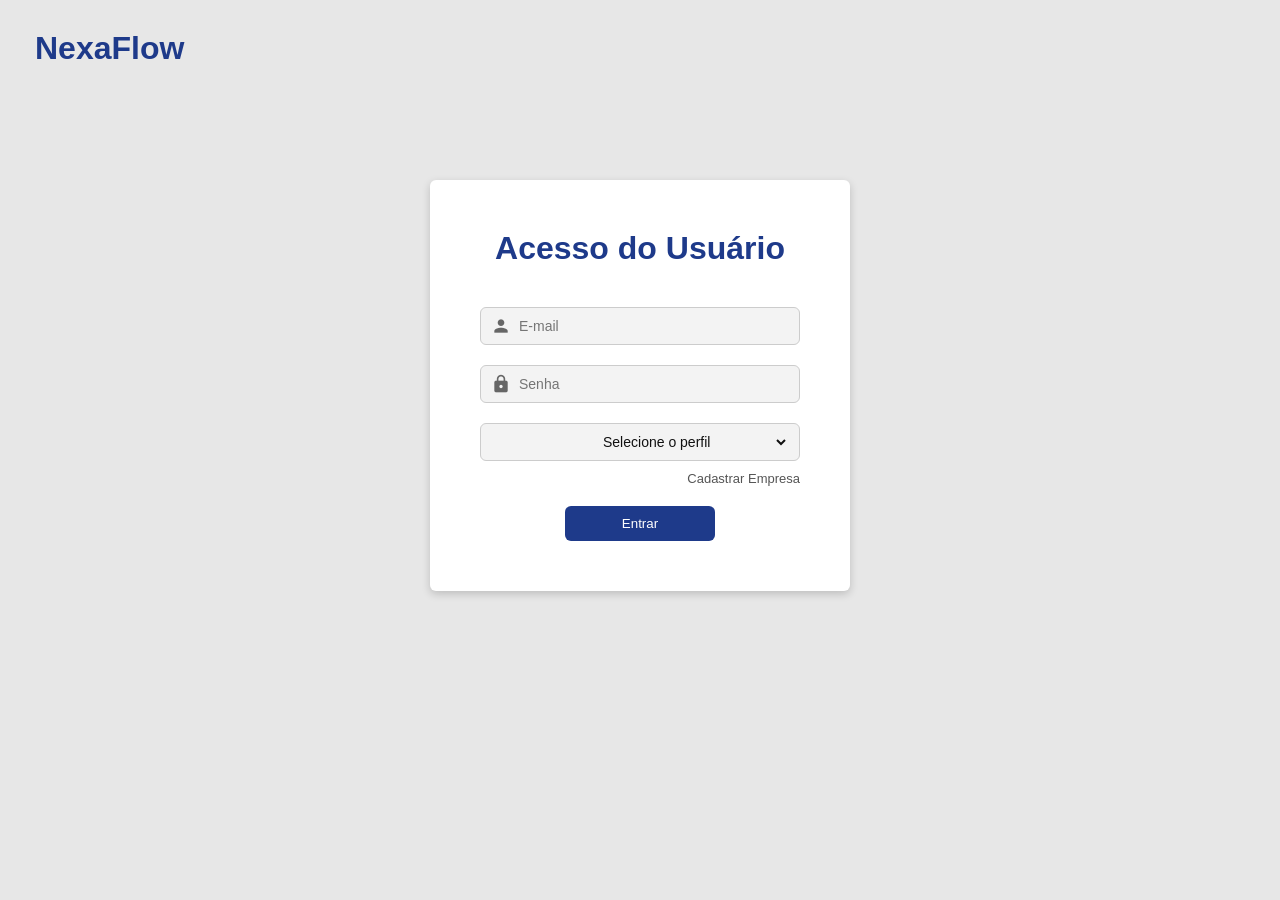
==== PIM/front/cadastro-produto.html @ 31d2e4f5 "Initial commit Co-authored-by: Copilot <223556219+Copilot@users.noreply.github.com>" ====
<!DOCTYPE html>
<html lang="pt-br">
<head>
    <meta charset="UTF-8">
    <meta name="viewport" content="width=device-width, initial-scale=1.0">
  <title>Cadastrar Produto</title>

  <link rel="stylesheet" href="global.css">
  <link href="https://fonts.googleapis.com/icon?family=Material+Icons" rel="stylesheet">
</head>
<body>

<div class="container">

  <div class="sidebar">
    <h2 id="nomeComercio">NexaFlow</h2>

 <ul>

  <li class="somente-admin-gerente" onclick="ir('dashboard.html')">
    <span class="material-icons">dashboard</span>
    Dashboard
  </li>

  <li class="ativo" onclick="ir('estoque.html')">
    <span class="material-icons">inventory_2</span>
    Estoque
  </li>

  <li onclick="ir('vendas.html')">
    <span class="material-icons">point_of_sale</span>
    Vendas
  </li>

  <li class="somente-admin-gerente" onclick="ir('relatorios.html')">
    <span class="material-icons">bar_chart</span>
    Relatórios
  </li>

  <li onclick="logout()">
    <span class="material-icons">logout</span>
    Sair
  </li>

</ul>
  </div>

  <div class="content">
    <h1>Cadastrar Produto</h1>

    <div class="produto-form">
      <input type="text" id="nome" placeholder="Nome do produto">
      <input type="text" id="categoria" placeholder="Categoria">
      <input type="text" id="codigo" placeholder="Código">
      <input type="number" id="valor" placeholder="Valor">
      <input type="number" id="quantidade" placeholder="Quantidade">

      <p id="erro"></p>

      <button onclick="salvarProduto()">Salvar Produto</button>
    </div>
  </div>

</div>

<script>
  function ir(pagina) {
    window.location.href = pagina;
  }

  function logout() {
    localStorage.removeItem("usuarioLogado");
    window.location.href = "login.html";
  }
</script>

<script src="js/global.js"></script>
<script src="js/cadastro-produto.js"></script>

</body>
</html>

<!-- pronto -->
---- PIM/front/global.css ----
* {
  margin: 0;
  padding: 0;
  box-sizing: border-box;
}


/**********************************CADASTRO EMPRESA*********************************************8*/
body {
  background: #e7e7e7;
  font-family: Arial, sans-serif;
  color: #111;
     overflow-x: hidden
}

.logo {
  position: absolute;
  top: 30px;
  left: 35px;
  color: #1e3a8a;
  font-size: 32px;
  font-weight: 800;
}

.cadastro-container {
  width: 900px;
  height: 470px;
  background: white;
  margin: 120px auto;
  display: flex;
  border-radius: 6px;
  overflow: hidden;
  box-shadow: 0 3px 8px rgba(0,0,0,0.18);
}

.cadastro-left {
  width: 38%;
  background: #1e3a8a;
  color: white;
  display: flex;
  flex-direction: column;
  justify-content: center;
  align-items: center;
  gap: 25px;
  text-align: center;
}

.cadastro-left h2 {
  font-size: 30px;
  line-height: 1.25;
}

.btn-outline {
  background: transparent;
  border: 1px solid white;
  color: white;
  border-radius: 25px;
  padding: 9px 32px;
  font-size: 16px;
  cursor: pointer;
}

.cadastro-right {
  flex: 1;
  padding: 50px;
  display: flex;
  flex-direction: column;
  justify-content: center;
}

.cadastro-right h1 {
  text-align: center;
  font-size: 30px;
  font-weight: 400;
  margin-bottom: 35px;
}

.campo {
  height: 38px;
  background: #f3f3f3;
  border: 1px solid #ccc;
  border-radius: 6px;
  margin-bottom: 20px;
  padding: 0 10px;
  display: flex;
  align-items: center;
}

.campo span {
  color: #666;
  font-size: 20px;
  margin-right: 8px;
}

.campo input {
  border: none;
  outline: none;
  background: transparent;
  width: 100%;
  font-size: 14px;
}

.btn-principal {
  width: 150px;
  margin: 20px auto 0;
  background: #1e3a8a;
  color: white;
  border: none;
  padding: 10px;
  border-radius: 6px;
  cursor: pointer;
}

#erro {
  color: #c62828;
  text-align: center;
  font-size: 13px;
}

#erroDashboard {
  color: #c62828;
  font-size: 13px;
  margin-bottom: 16px;
}


/**********************************LOGIN*********************************************8*/

.login-container {
  width: 420px;
  background: white;
  margin: 180px auto;
  padding: 50px;
  border-radius: 6px;
  box-shadow: 0 3px 8px rgba(0,0,0,0.18);
}

.login-container h1 {
  text-align: center;
  color: #1e3a8a;
  margin-bottom: 40px;
}

.esqueceu {
  text-align: right;
  font-size: 13px;
  margin-top: -10px;
  margin-bottom: 20px;
  color: #555;
  cursor: pointer;
}

.btn-principal {
  width: 150px;
  display: block;
  margin: 20px auto 0;

  background: #1e3a8a;
  color: white;
  border: none;
  padding: 10px;
  border-radius: 6px;
  cursor: pointer;
}

.campo select {
  border: none;
  outline: none;
  background: transparent;
  width: 100%;
  font-size: 14px;
  cursor: pointer;
  color: #111;
}

/* ================= DASHBOARD ================= */

.container {
  display: flex;
  min-height: 100vh;
    min-height: 100vh;
}

.sidebar {
  width: 250px;
  min-height: 100vh;
  background: #1e3a8a;
  color: white;
  padding: 30px 20px;
}

.sidebar h2 {
  font-size: 26px;
  margin-bottom: 55px;
}

.sidebar ul {
  list-style: none;
}

.sidebar li {
  display: flex;
  align-items: center;
  gap: 12px;
  padding: 13px 14px;
  margin-bottom: 14px;
  border-radius: 8px;
  cursor: pointer;
  font-size: 18px;
}

.sidebar li:hover,
.sidebar li.ativo {
  background: rgba(255, 255, 255, 0.15);
}

.sidebar span {
  font-size: 24px;
}

.content {
  flex: 1;
  padding: 30px 40px;
}

.content h1 {
  font-size: 36px;
  margin-bottom: 20px;
}

.dashboard-header {
  display: flex;
  align-items: center;
  justify-content: space-between;
  gap: 20px;
  margin-bottom: 28px;
}

.dashboard-titles h1 {
  margin-bottom: 6px;
}

.dashboard-subtitle {
  color: #6b7280;
  font-size: 15px;
}

.filtros {
  display: flex;
  align-items: center;
  gap: 10px;
  background: #ffffff;
  border: 1px solid #e5e7eb;
  border-radius: 12px;
  padding: 10px 14px;
  box-shadow: 0 6px 16px rgba(15, 23, 42, 0.08);
}

.filtros span {
  color: #1e3a8a;
  font-size: 22px;
}

.filtro-item {
  display: flex;
  flex-direction: column;
  gap: 4px;
}

.filtro-item label {
  font-size: 12px;
  color: #64748b;
}

.filtro-item select {
  min-width: 160px;
  padding: 6px 10px;
  border-radius: 8px;
  border: 1px solid #d1d5db;
  background: #f8fafc;
  font-size: 14px;
}

.graficos {
  display: flex;
  gap: 20px;
  align-items: flex-start;
}

.grafico-card {
  background: #ffffff;
  padding: 22px;
  border-radius: 14px;
  border: 1px solid #eef2f7;
  box-shadow: 0 10px 24px rgba(15, 23, 42, 0.08);
}

.grafico-card.maior {
  flex: 2;
  min-width: 520px;
}

.grafico-card.menor {
  flex: 1;
  min-width: 260px;
}

.grafico-card h3 {
  margin-bottom: 12px;
  color: #1e3a8a;
  font-size: 18px;
}

.legenda {
  display: flex;
  gap: 20px;
  justify-content: center;
  margin-bottom: 10px;
}

.legenda span {
  display: flex;
  align-items: center;
  gap: 8px;
}

.legenda b {
  width: 12px;
  height: 12px;
  display: inline-block;
  border-radius: 50%;
}

.verde {
  background: #22c55e;
}

.vermelho {
  background: #ef4444;
}

canvas {
  max-height: 240px;
}

/* ================= ESTOQUE ================= */
/* ================= ESTOQUE ================= */

.topo-tabela {
  display: flex;
  justify-content: space-between;
  align-items: center;
  gap: 28px;
  margin-bottom: 28px;
}

.btn-novo {
  height: 38px;
  background: #1e3a8a;
  color: white;
  border: none;
  border-radius: 6px;
  padding: 0 18px;
  cursor: pointer;
}

.topo-tabela input {
  flex: 1;
  height: 38px;
  border: 1px solid #ccc;
  border-radius: 6px;
  padding: 0 14px;
}

.filtros-tabela {
  display: flex;
  gap: 14px;
}

.filtros-tabela select {
  width: 140px;
  height: 38px;
  border: 1px solid #ccc;
  border-radius: 6px;
  padding: 0 10px;
}

.cabecalho-tabela {
  height: 35px;
  background: white;
  border: 1px solid #ccc;
  border-radius: 6px;

  display: grid;
  grid-template-columns: 1fr 2fr 1.5fr 1.3fr 1.5fr 1fr;

  align-items: center;
  text-align: center;
  font-size: 18px;

  margin-bottom: 8px;
}

.tabela-card {
  background: white;
  min-height: 430px;
  border: 1px solid #ccc;
  border-radius: 6px;
  overflow: hidden;
}

.tabela-card table {
  width: 100%;
  border-collapse: collapse;
}

.tabela-card tr {
  display: grid;
  grid-template-columns: 1fr 2fr 1.5fr 1.3fr 1.5fr 1fr;
  align-items: center;
}

.tabela-card td {
  padding: 18px 10px;
  text-align: center;
}

.status {
  width: 18px;
  height: 18px;
  display: inline-block;
  border-radius: 50%;
}

.status.ok {
  background: #22c55e;
}

.status.medio {
  background: #facc15;
}

.status.baixo {
  background: #ef4444;
}

.acoes {
  display: flex;
  justify-content: center;
  gap: 28px;
}

.acoes span {
  cursor: pointer;
  color: #111;
}

.acoes span:hover {
  color: #1e3a8a;
}

#tabelaVendas tr {
  display: grid;
  grid-template-columns: 1fr 2fr 1.5fr 1.3fr 1.5fr 1fr;
  align-items: center;
}

#tabelaVendas td {
  padding: 18px 10px;
  text-align: center;
}

#tabelaVendas tr:not(:last-child) {
  border-bottom: 1px solid #eee;
}

#tabelaRelatorios tr {
  display: grid;
  grid-template-columns: 1fr 2fr 1.5fr 1.3fr 1.5fr 1fr;
  align-items: center;
}

#tabelaRelatorios td {
  padding: 18px 10px;
  text-align: center;
}

#tabelaRelatorios tr:not(:last-child) {
  border-bottom: 1px solid #eee;
}
/* ================= CADASTRO PRODUTO ================= */

.produto-form {
  width: 430px;
  background: white;
  padding: 30px;
  border-radius: 8px;
  box-shadow: 0 3px 8px rgba(0,0,0,0.15);
  margin: 40px auto;
}

.produto-form input {
  width: 100%;
  height: 38px;
  margin-bottom: 16px;
  border: 1px solid #ccc;
  border-radius: 6px;
  padding: 0 12px;
}

.produto-form select {
  width: 100%;
  height: 38px;
  margin-bottom: 16px;
  border: 1px solid #ccc;
  border-radius: 6px;
  padding: 0 12px;
  background: #fff;
}

.produto-form button {
  width: 100%;
  background: #1e3a8a;
  color: white;
  border: none;
  padding: 11px;
  border-radius: 6px;
  cursor: pointer;
}

/* ================= VENDAS ================= */

.venda-form {
  width: 900px;
  background: white;
  padding: 20px;
  border-radius: 10px;
  margin: 10px auto 25px;
  box-shadow: 0 3px 8px rgba(0,0,0,0.15);

  display: grid;
  grid-template-columns: 2fr 1fr 1.5fr 1.2fr;
  gap: 12px;
  align-items: center;
}

.venda-form input,
.venda-form select,
.venda-form button {
  height: 40px;
  border-radius: 6px;
  border: 1px solid #ccc;
  padding: 0 12px;
}

.venda-form button {
  background: #1e3a8a;
  color: white;
  border: none;
  cursor: pointer;
}

.venda-form #erro {
  grid-column: 1 / -1;
}

#tabelaVendas tr {
  display: grid;
  grid-template-columns: 1fr 1.5fr 1.2fr 1fr 1.2fr 1fr;
  align-items: center;
}

#tabelaVendas td {
  padding: 18px 10px;
  text-align: center;
}

#tabelaVendas tr:not(:last-child) {
  border-bottom: 1px solid #eee;
}

/* ================= RELATÓRIOS ================= */

.cards-relatorio {
  display: flex;
  gap: 20px;
  margin-bottom: 30px;
}

.relatorio-card {
  flex: 1;
  background: white;
  padding: 22px;
  border-radius: 8px;
  box-shadow: 0 3px 8px rgba(0,0,0,0.15);
}

.relatorio-card h3 {
  font-size: 16px;
  margin-bottom: 12px;
  color: #555;
}

.relatorio-card p {
  font-size: 24px;
  font-weight: bold;
  color: #1e3a8a;
}

#tabelaRelatorios tr {
  display: grid;
  grid-template-columns: 1fr 1.5fr 1.2fr 1fr 1.2fr 1fr;
  align-items: center;
}

#tabelaRelatorios td {
  padding: 18px 10px;
  text-align: center;
}

#tabelaRelatorios tr:not(:last-child) {
  border-bottom: 1px solid #eee;
}

/* ================= CONFIGURAÇÕES ================= */

.config-grid {
    display: grid;
  grid-template-columns: repeat(2, 320px);
  gap: 20px;

  justify-content: center;
  align-content: center;

  margin-top: 40px;
}

.config-card {
  background: white;
  padding: 24px;
  border-radius: 8px;
  box-shadow: 0 3px 8px rgba(0,0,0,0.15);
}

.config-card h3 {
  margin-bottom: 20px;
  color: #1e3a8a;
}

.config-card p {
  margin-bottom: 6px;
  margin-top: 14px;
}

.config-card input {
  width: 100%;
  height: 38px;
  border: 1px solid #ccc;
  border-radius: 6px;
  padding: 0 10px;
  margin-bottom: 14px;
}

.config-card button {
  width: 100%;
  height: 40px;
  border: none;
  border-radius: 6px;
  background: #1e3a8a;
  color: white;
  cursor: pointer;
  margin-top: 10px;
}

.tema-box {
  display: flex;
  flex-direction: column;
  gap: 12px;
}

.sidebar {
  width: 250px;
  min-height: 100vh;
  background: #1e3a8a;
  color: white;
  padding: 30px 20px;

  display: flex;
  flex-direction: column;
}

.menu-topo {
  margin-top: 40px;
}

.menu-bottom {
  margin-top: auto;
}

.sidebar ul {
  list-style: none;
  padding: 0;
}

.menu-topo {
  margin-top: 40px;
}

.menu-bottom {
  margin-top: auto;
}
.content {
  overflow-y: auto;
}
.produto-form {
  width: 420px;
  background: white;
  padding: 30px;
  border-radius: 10px;
  margin: 10px auto 20px;
  box-shadow: 0 3px 8px rgba(0,0,0,0.15);
}

/* ================= RESPONSIVO ================= */

@media (max-width: 896px) {

  body {
    overflow-x: hidden;
  }

  .container {
    flex-direction: column;
  }

  /* SIDEBAR VIRA TOPO */
  .sidebar {
    width: 100%;
    height: auto;
    min-height: auto;
    padding: 18px;
  }

  .sidebar h2 {
    font-size: 24px;
    margin-bottom: 15px;
  }

  .menu-topo,
  .menu-bottom {
    margin-top: 10px;
  }

  .sidebar ul {
    display: grid;
    grid-template-columns: 1fr 1fr;
    gap: 8px;
  }

  .sidebar li {
    font-size: 14px;
    padding: 10px;
    margin-bottom: 0;
  }

  .sidebar span {
    font-size: 20px;
  }

  /* CONTEÚDO */
  .content {
    padding: 20px;
  }

  .content h1 {
    font-size: 32px;
    margin-bottom: 20px;
  }

  /* DASHBOARD */
  .dashboard-header {
    flex-direction: column;
    align-items: flex-start;
  }

  .filtros {
    width: 100%;
  }

  .filtro-item select {
    width: 100%;
  }

  .graficos {
    flex-direction: column;
    width: 100%;
  }

  .grafico-card.maior,
  .grafico-card.menor {
    width: 95%;
    min-width: unset;
    margin: 0 auto;
  }

  .grafico-card {
    padding: 16px;
  }

  canvas {
    width: 100% !important;
    max-height: 260px;
  }

  /* ESTOQUE */
  .topo-tabela {
    flex-direction: column;
    align-items: stretch;
    gap: 12px;
  }

  .topo-tabela input,
  .btn-novo {
    width: 100%;
  }

  .filtros-tabela {
    flex-direction: column;
    gap: 10px;
  }

  .filtros-tabela select {
    width: 100%;
  }

  /* TABELAS */
  .cabecalho-tabela {
    display: none;
  }

  .tabela-card {
    overflow-x: auto;
  }

  .tabela-card table {
    min-width: 700px;
  }

  .tabela-card tr,
  #tabelaVendas tr,
  #tabelaRelatorios tr {
    min-width: 700px;
  }

  /* FORMULÁRIOS */
  .produto-form,
  .venda-form {
    width: 100%;
    margin: 15px auto 25px;
  }

  .venda-form {
    display: grid;
    grid-template-columns: 1fr;
  }

  /* RELATÓRIOS */
  .cards-relatorio {
    flex-direction: column;
  }

  /* CONFIGURAÇÕES */
  .config-grid {
    grid-template-columns: 1fr;
  }

  /* LOGIN */
  .login-container {
    width: 90%;
    margin: 140px auto;
    padding: 35px 25px;
  }

  .logo {
    font-size: 28px;
    top: 25px;
    left: 25px;
  }

  /* CADASTRO EMPRESA */
  .cadastro-container {
    width: 90%;
    height: auto;
    flex-direction: column;
    margin: 100px auto;
  }

  .cadastro-left {
    width: 100%;
    padding: 40px 20px;
  }

  .cadastro-right {
    padding: 35px 25px;
  }
  .graficos {
  align-items: center;
}
}
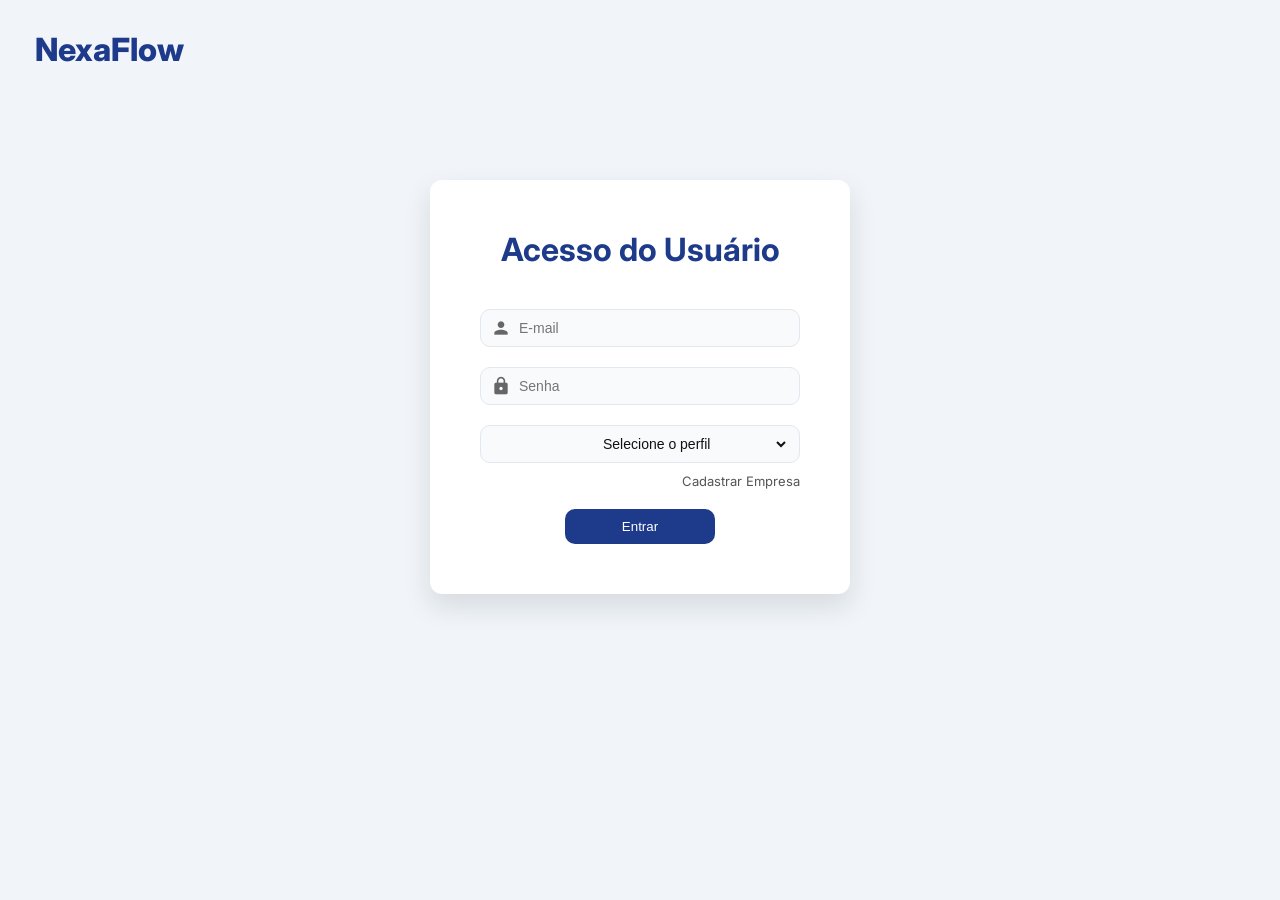
==== commit e23096f3: "Clean up duplicated frontend navigation helpers" ====
--- a/PIM/front/cadastro-produto.html
+++ b/PIM/front/cadastro-produto.html
@@ -63,21 +63,10 @@
 
 </div>
 
-<script>
-  function ir(pagina) {
-    window.location.href = pagina;
-  }
-
-  function logout() {
-    localStorage.removeItem("usuarioLogado");
-    window.location.href = "login.html";
-  }
-</script>
-
 <script src="js/global.js"></script>
 <script src="js/cadastro-produto.js"></script>
 
 </body>
 </html>
 
-<!-- pronto -->+<!-- pronto -->
--- a/PIM/front/global.css
+++ b/PIM/front/global.css
@@ -1,3 +1,28 @@
+@import url("https://fonts.googleapis.com/css2?family=Inter:wght@400;500;600;700&display=swap");
+
+:root {
+  --blue-950: #0b1e4b;
+  --blue-900: #0f2a6b;
+  --blue-800: #14337a;
+  --blue-700: #1e3a8a;
+  --blue-600: #1f5bbf;
+  --blue-500: #2563eb;
+  --blue-100: #dbeafe;
+  --gray-950: #0f172a;
+  --gray-900: #111827;
+  --gray-700: #334155;
+  --gray-600: #475569;
+  --gray-500: #64748b;
+  --gray-300: #cbd5f5;
+  --gray-200: #e2e8f0;
+  --gray-100: #f1f5f9;
+  --surface: #ffffff;
+  --surface-alt: #f8fafc;
+  --border: #e2e8f0;
+  --shadow-sm: 0 6px 14px rgba(15, 23, 42, 0.08);
+  --shadow-md: 0 12px 28px rgba(15, 23, 42, 0.12);
+}
+
 * {
   margin: 0;
   padding: 0;
@@ -7,17 +32,17 @@
 
 /**********************************CADASTRO EMPRESA*********************************************8*/
 body {
-  background: #e7e7e7;
-  font-family: Arial, sans-serif;
-  color: #111;
-     overflow-x: hidden
+  background: var(--gray-100);
+  font-family: "Inter", "Segoe UI", Arial, sans-serif;
+  color: var(--gray-950);
+  overflow-x: hidden;
 }
 
 .logo {
   position: absolute;
   top: 30px;
   left: 35px;
-  color: #1e3a8a;
+  color: var(--blue-700);
   font-size: 32px;
   font-weight: 800;
 }
@@ -25,17 +50,17 @@
 .cadastro-container {
   width: 900px;
   height: 470px;
-  background: white;
+  background: var(--surface);
   margin: 120px auto;
   display: flex;
   border-radius: 6px;
   overflow: hidden;
-  box-shadow: 0 3px 8px rgba(0,0,0,0.18);
+  box-shadow: var(--shadow-md);
 }
 
 .cadastro-left {
   width: 38%;
-  background: #1e3a8a;
+  background: linear-gradient(160deg, var(--blue-700), var(--blue-900));
   color: white;
   display: flex;
   flex-direction: column;
@@ -54,7 +79,7 @@
   background: transparent;
   border: 1px solid white;
   color: white;
-  border-radius: 25px;
+  border-radius: 999px;
   padding: 9px 32px;
   font-size: 16px;
   cursor: pointer;
@@ -71,15 +96,15 @@
 .cadastro-right h1 {
   text-align: center;
   font-size: 30px;
-  font-weight: 400;
+  font-weight: 600;
   margin-bottom: 35px;
 }
 
 .campo {
   height: 38px;
-  background: #f3f3f3;
-  border: 1px solid #ccc;
-  border-radius: 6px;
+  background: var(--surface-alt);
+  border: 1px solid var(--border);
+  border-radius: 10px;
   margin-bottom: 20px;
   padding: 0 10px;
   display: flex;
@@ -103,12 +128,13 @@
 .btn-principal {
   width: 150px;
   margin: 20px auto 0;
-  background: #1e3a8a;
+  background: var(--blue-700);
   color: white;
   border: none;
   padding: 10px;
-  border-radius: 6px;
+  border-radius: 10px;
   cursor: pointer;
+  transition: transform 0.2s ease, box-shadow 0.2s ease;
 }
 
 #erro {
@@ -117,7 +143,8 @@
   font-size: 13px;
 }
 
-#erroDashboard {
+#erroDashboard,
+#erroForecast {
   color: #c62828;
   font-size: 13px;
   margin-bottom: 16px;
@@ -128,16 +155,16 @@
 
 .login-container {
   width: 420px;
-  background: white;
+  background: var(--surface);
   margin: 180px auto;
   padding: 50px;
-  border-radius: 6px;
-  box-shadow: 0 3px 8px rgba(0,0,0,0.18);
+  border-radius: 12px;
+  box-shadow: var(--shadow-md);
 }
 
 .login-container h1 {
   text-align: center;
-  color: #1e3a8a;
+  color: var(--blue-700);
   margin-bottom: 40px;
 }
 
@@ -155,12 +182,13 @@
   display: block;
   margin: 20px auto 0;
 
-  background: #1e3a8a;
+  background: var(--blue-700);
   color: white;
   border: none;
   padding: 10px;
-  border-radius: 6px;
+  border-radius: 10px;
   cursor: pointer;
+  transition: transform 0.2s ease, box-shadow 0.2s ease;
 }
 
 .campo select {
@@ -178,20 +206,24 @@
 .container {
   display: flex;
   min-height: 100vh;
-    min-height: 100vh;
+  min-height: 100vh;
 }
 
 .sidebar {
   width: 250px;
   min-height: 100vh;
-  background: #1e3a8a;
+  background: linear-gradient(180deg, var(--blue-800), var(--blue-900));
   color: white;
   padding: 30px 20px;
+  display: flex;
+  flex-direction: column;
+  box-shadow: 8px 0 18px rgba(15, 23, 42, 0.12);
 }
 
 .sidebar h2 {
   font-size: 26px;
-  margin-bottom: 55px;
+  margin-bottom: 24px;
+  letter-spacing: 0.4px;
 }
 
 .sidebar ul {
@@ -202,16 +234,19 @@
   display: flex;
   align-items: center;
   gap: 12px;
-  padding: 13px 14px;
+  padding: 12px 14px;
   margin-bottom: 14px;
-  border-radius: 8px;
+  border-radius: 12px;
   cursor: pointer;
-  font-size: 18px;
+  font-size: 16px;
+  font-weight: 500;
+  transition: background 0.2s ease, transform 0.2s ease;
 }
 
 .sidebar li:hover,
 .sidebar li.ativo {
-  background: rgba(255, 255, 255, 0.15);
+  background: rgba(255, 255, 255, 0.16);
+  transform: translateX(4px);
 }
 
 .sidebar span {
@@ -220,44 +255,53 @@
 
 .content {
   flex: 1;
-  padding: 30px 40px;
+  padding: 32px 42px;
 }
 
 .content h1 {
-  font-size: 36px;
-  margin-bottom: 20px;
-}
-
-.dashboard-header {
+  font-size: 34px;
+  margin-bottom: 10px;
+  letter-spacing: -0.5px;
+}
+
+.dashboard-header,
+.page-header {
   display: flex;
   align-items: center;
   justify-content: space-between;
   gap: 20px;
-  margin-bottom: 28px;
+  margin-bottom: 22px;
 }
 
 .dashboard-titles h1 {
   margin-bottom: 6px;
 }
 
-.dashboard-subtitle {
-  color: #6b7280;
-  font-size: 15px;
+.dashboard-subtitle,
+.page-subtitle {
+  color: var(--gray-500);
+  font-size: 14px;
+}
+
+.page-actions {
+  display: flex;
+  align-items: center;
+  gap: 12px;
 }
 
 .filtros {
   display: flex;
   align-items: center;
   gap: 10px;
-  background: #ffffff;
-  border: 1px solid #e5e7eb;
-  border-radius: 12px;
+  background: var(--surface);
+  border: 1px solid var(--border);
+  border-radius: 14px;
   padding: 10px 14px;
-  box-shadow: 0 6px 16px rgba(15, 23, 42, 0.08);
+  box-shadow: var(--shadow-sm);
 }
 
 .filtros span {
-  color: #1e3a8a;
+  color: var(--blue-700);
   font-size: 22px;
 }
 
@@ -269,16 +313,71 @@
 
 .filtro-item label {
   font-size: 12px;
-  color: #64748b;
+  color: var(--gray-500);
 }
 
 .filtro-item select {
   min-width: 160px;
   padding: 6px 10px;
-  border-radius: 8px;
-  border: 1px solid #d1d5db;
-  background: #f8fafc;
+  border-radius: 10px;
+  border: 1px solid var(--border);
+  background: var(--surface-alt);
   font-size: 14px;
+}
+
+.kpi-grid {
+  display: grid;
+  grid-template-columns: repeat(auto-fit, minmax(210px, 1fr));
+  gap: 18px;
+  margin-bottom: 26px;
+}
+
+.kpi-card {
+  background: var(--surface);
+  border: 1px solid var(--border);
+  border-radius: 16px;
+  padding: 18px 20px;
+  display: flex;
+  gap: 14px;
+  align-items: center;
+  box-shadow: var(--shadow-sm);
+}
+
+.kpi-card > div {
+  flex: 1;
+}
+
+.kpi-icon {
+  width: 42px;
+  height: 42px;
+  border-radius: 12px;
+  display: flex;
+  align-items: center;
+  justify-content: center;
+  background: var(--blue-100);
+  color: var(--blue-700);
+  font-size: 20px;
+  line-height: 1;
+  padding: 0;
+  text-align: center;
+}
+
+.kpi-label {
+  font-size: 12px;
+  color: var(--gray-500);
+  text-transform: uppercase;
+  letter-spacing: 0.6px;
+}
+
+.kpi-value {
+  font-size: 22px;
+  font-weight: 700;
+  color: var(--gray-900);
+}
+
+.kpi-meta {
+  font-size: 12px;
+  color: var(--gray-500);
 }
 
 .graficos {
@@ -287,12 +386,16 @@
   align-items: flex-start;
 }
 
+.forecast-area {
+  margin-top: 20px;
+}
+
 .grafico-card {
-  background: #ffffff;
+  background: var(--surface);
   padding: 22px;
-  border-radius: 14px;
-  border: 1px solid #eef2f7;
-  box-shadow: 0 10px 24px rgba(15, 23, 42, 0.08);
+  border-radius: 16px;
+  border: 1px solid var(--border);
+  box-shadow: var(--shadow-md);
 }
 
 .grafico-card.maior {
@@ -307,7 +410,7 @@
 
 .grafico-card h3 {
   margin-bottom: 12px;
-  color: #1e3a8a;
+  color: var(--blue-700);
   font-size: 18px;
 }
 
@@ -350,26 +453,30 @@
   display: flex;
   justify-content: space-between;
   align-items: center;
-  gap: 28px;
+  gap: 20px;
   margin-bottom: 28px;
 }
 
 .btn-novo {
   height: 38px;
-  background: #1e3a8a;
+  background: var(--blue-700);
   color: white;
   border: none;
-  border-radius: 6px;
+  border-radius: 10px;
   padding: 0 18px;
   cursor: pointer;
+  font-weight: 600;
+  box-shadow: var(--shadow-sm);
+  transition: transform 0.2s ease, box-shadow 0.2s ease;
 }
 
 .topo-tabela input {
   flex: 1;
   height: 38px;
-  border: 1px solid #ccc;
-  border-radius: 6px;
+  border: 1px solid var(--border);
+  border-radius: 10px;
   padding: 0 14px;
+  background: var(--surface);
 }
 
 .filtros-tabela {
@@ -380,33 +487,39 @@
 .filtros-tabela select {
   width: 140px;
   height: 38px;
-  border: 1px solid #ccc;
-  border-radius: 6px;
+  border: 1px solid var(--border);
+  border-radius: 10px;
   padding: 0 10px;
+  background: var(--surface);
 }
 
 .cabecalho-tabela {
   height: 35px;
-  background: white;
-  border: 1px solid #ccc;
-  border-radius: 6px;
+  background: var(--surface);
+  border: 1px solid var(--border);
+  border-radius: 10px;
 
   display: grid;
   grid-template-columns: 1fr 2fr 1.5fr 1.3fr 1.5fr 1fr;
 
   align-items: center;
   text-align: center;
-  font-size: 18px;
+  font-size: 14px;
+  font-weight: 600;
+  color: var(--gray-600);
+  text-transform: uppercase;
+  letter-spacing: 0.4px;
 
   margin-bottom: 8px;
 }
 
 .tabela-card {
-  background: white;
+  background: var(--surface);
   min-height: 430px;
-  border: 1px solid #ccc;
-  border-radius: 6px;
+  border: 1px solid var(--border);
+  border-radius: 12px;
   overflow: hidden;
+  box-shadow: var(--shadow-sm);
 }
 
 .tabela-card table {
@@ -423,6 +536,18 @@
 .tabela-card td {
   padding: 18px 10px;
   text-align: center;
+}
+
+.tabela-card tr {
+  transition: background 0.2s ease;
+}
+
+.tabela-card tr:nth-child(even) {
+  background: var(--surface-alt);
+}
+
+.tabela-card tr:hover {
+  background: #eef4ff;
 }
 
 .status {
@@ -456,7 +581,7 @@
 }
 
 .acoes span:hover {
-  color: #1e3a8a;
+  color: var(--blue-700);
 }
 
 #tabelaVendas tr {
@@ -492,10 +617,10 @@
 
 .produto-form {
   width: 430px;
-  background: white;
+  background: var(--surface);
   padding: 30px;
-  border-radius: 8px;
-  box-shadow: 0 3px 8px rgba(0,0,0,0.15);
+  border-radius: 14px;
+  box-shadow: var(--shadow-md);
   margin: 40px auto;
 }
 
@@ -503,8 +628,8 @@
   width: 100%;
   height: 38px;
   margin-bottom: 16px;
-  border: 1px solid #ccc;
-  border-radius: 6px;
+  border: 1px solid var(--border);
+  border-radius: 10px;
   padding: 0 12px;
 }
 
@@ -512,31 +637,33 @@
   width: 100%;
   height: 38px;
   margin-bottom: 16px;
-  border: 1px solid #ccc;
-  border-radius: 6px;
+  border: 1px solid var(--border);
+  border-radius: 10px;
   padding: 0 12px;
-  background: #fff;
+  background: var(--surface);
 }
 
 .produto-form button {
   width: 100%;
-  background: #1e3a8a;
+  background: var(--blue-700);
   color: white;
   border: none;
   padding: 11px;
-  border-radius: 6px;
+  border-radius: 10px;
   cursor: pointer;
+  font-weight: 600;
+  transition: transform 0.2s ease, box-shadow 0.2s ease;
 }
 
 /* ================= VENDAS ================= */
 
 .venda-form {
   width: 900px;
-  background: white;
+  background: var(--surface);
   padding: 20px;
-  border-radius: 10px;
+  border-radius: 16px;
   margin: 10px auto 25px;
-  box-shadow: 0 3px 8px rgba(0,0,0,0.15);
+  box-shadow: var(--shadow-md);
 
   display: grid;
   grid-template-columns: 2fr 1fr 1.5fr 1.2fr;
@@ -548,16 +675,18 @@
 .venda-form select,
 .venda-form button {
   height: 40px;
-  border-radius: 6px;
-  border: 1px solid #ccc;
+  border-radius: 10px;
+  border: 1px solid var(--border);
   padding: 0 12px;
 }
 
 .venda-form button {
-  background: #1e3a8a;
+  background: var(--blue-700);
   color: white;
   border: none;
   cursor: pointer;
+  font-weight: 600;
+  transition: transform 0.2s ease, box-shadow 0.2s ease;
 }
 
 .venda-form #erro {
@@ -589,22 +718,23 @@
 
 .relatorio-card {
   flex: 1;
-  background: white;
+  background: var(--surface);
   padding: 22px;
-  border-radius: 8px;
-  box-shadow: 0 3px 8px rgba(0,0,0,0.15);
+  border-radius: 16px;
+  border: 1px solid var(--border);
+  box-shadow: var(--shadow-sm);
 }
 
 .relatorio-card h3 {
   font-size: 16px;
   margin-bottom: 12px;
-  color: #555;
+  color: var(--gray-600);
 }
 
 .relatorio-card p {
   font-size: 24px;
   font-weight: bold;
-  color: #1e3a8a;
+  color: var(--blue-700);
 }
 
 #tabelaRelatorios tr {
@@ -625,26 +755,29 @@
 /* ================= CONFIGURAÇÕES ================= */
 
 .config-grid {
-    display: grid;
-  grid-template-columns: repeat(2, 320px);
+  display: grid;
+  grid-template-columns: repeat(auto-fit, minmax(280px, 1fr));
   gap: 20px;
-
+  max-width: 920px;
   justify-content: center;
   align-content: center;
-
-  margin-top: 40px;
+  margin: 32px auto 0;
 }
 
 .config-card {
-  background: white;
+  background: var(--surface);
   padding: 24px;
-  border-radius: 8px;
-  box-shadow: 0 3px 8px rgba(0,0,0,0.15);
+  border-radius: 16px;
+  border: 1px solid var(--border);
+  box-shadow: var(--shadow-sm);
 }
 
 .config-card h3 {
   margin-bottom: 20px;
-  color: #1e3a8a;
+  color: var(--blue-700);
+  display: flex;
+  align-items: center;
+  gap: 10px;
 }
 
 .config-card p {
@@ -655,8 +788,8 @@
 .config-card input {
   width: 100%;
   height: 38px;
-  border: 1px solid #ccc;
-  border-radius: 6px;
+  border: 1px solid var(--border);
+  border-radius: 10px;
   padding: 0 10px;
   margin-bottom: 14px;
 }
@@ -665,11 +798,22 @@
   width: 100%;
   height: 40px;
   border: none;
-  border-radius: 6px;
-  background: #1e3a8a;
+  border-radius: 10px;
+  background: var(--blue-700);
   color: white;
   cursor: pointer;
   margin-top: 10px;
+  font-weight: 600;
+  transition: transform 0.2s ease, box-shadow 0.2s ease;
+}
+
+.btn-principal:hover,
+.btn-novo:hover,
+.produto-form button:hover,
+.venda-form button:hover,
+.config-card button:hover {
+  transform: translateY(-1px);
+  box-shadow: var(--shadow-sm);
 }
 
 .tema-box {
@@ -681,7 +825,7 @@
 .sidebar {
   width: 250px;
   min-height: 100vh;
-  background: #1e3a8a;
+  background: linear-gradient(180deg, var(--blue-800), var(--blue-900));
   color: white;
   padding: 30px 20px;
 
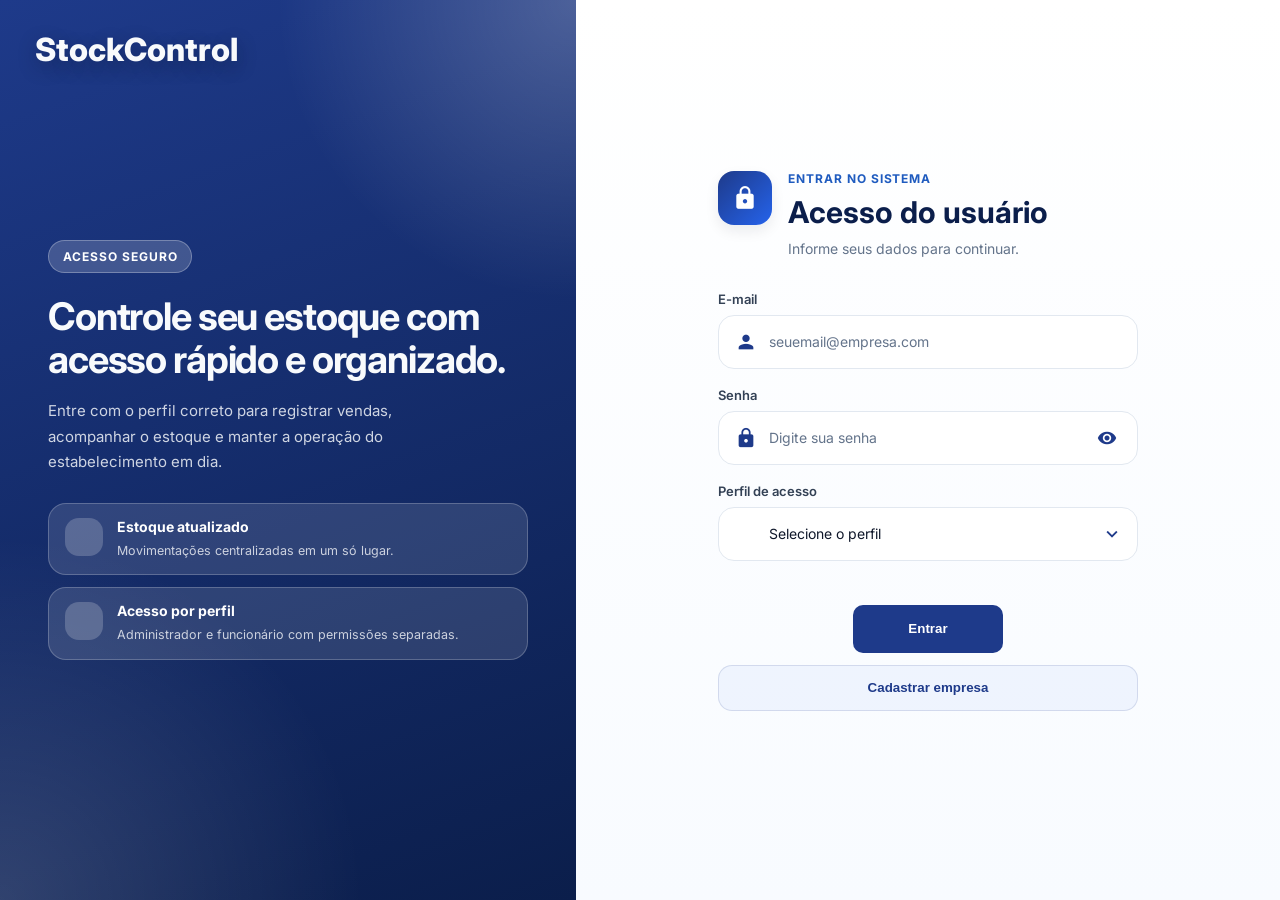
==== commit 17b4d614: "Atualiza backend, frontend e scripts do projeto" ====
--- a/PIM/front/cadastro-produto.html
+++ b/PIM/front/cadastro-produto.html
@@ -13,7 +13,7 @@
 <div class="container">
 
   <div class="sidebar">
-    <h2 id="nomeComercio">NexaFlow</h2>
+    <h2 id="nomeComercio">StockControl</h2>
 
  <ul>
 
--- a/PIM/front/global.css
+++ b/PIM/front/global.css
@@ -38,6 +38,133 @@
   overflow-x: hidden;
 }
 
+body.auth-page {
+  min-height: 100vh;
+  overflow: hidden;
+  display: block;
+  padding: 0;
+}
+
+body.auth-page .login-shell,
+body.auth-page .cadastro-container {
+  width: 100vw;
+  max-width: none;
+  height: 100vh;
+  min-height: 100vh;
+  margin: 0;
+  border-radius: 0;
+  box-shadow: none;
+  border: none;
+}
+
+body.auth-page .login-shell {
+  grid-template-columns: 0.9fr 1.1fr;
+}
+
+body.auth-page .cadastro-left {
+  width: 45%;
+}
+
+body.auth-page .cadastro-right {
+  width: 55%;
+}
+
+body.auth-page .logo {
+  color: #f8fafc;
+  text-shadow: 0 6px 18px rgba(15, 23, 42, 0.35);
+}
+
+body.auth-page .login-hero-panel,
+body.auth-page .cadastro-left {
+  background:
+    radial-gradient(circle at top right, rgba(255, 255, 255, 0.22), transparent 28%),
+    radial-gradient(circle at bottom left, rgba(255, 255, 255, 0.14), transparent 34%),
+    linear-gradient(160deg, var(--blue-700), var(--blue-950));
+  color: #f8fafc;
+}
+
+body.auth-page .login-brand strong,
+body.auth-page .cadastro-left h2 {
+  color: #ffffff;
+}
+
+body.auth-page .login-brand span:last-child,
+body.auth-page .login-hero-panel p {
+  color: rgba(248, 250, 252, 0.82);
+}
+
+body.auth-page .login-badge {
+  background: rgba(255, 255, 255, 0.18);
+  border-color: rgba(255, 255, 255, 0.28);
+  color: #ffffff;
+}
+
+body.auth-page .login-brand-mark {
+  background: rgba(255, 255, 255, 0.18);
+  border-color: rgba(255, 255, 255, 0.28);
+}
+
+body.auth-page .login-hero-point {
+  background: rgba(255, 255, 255, 0.12);
+  border-color: rgba(255, 255, 255, 0.22);
+}
+
+body.auth-page .login-hero-point strong {
+  color: #ffffff;
+}
+
+body.auth-page .login-hero-point span:last-child {
+  color: rgba(248, 250, 252, 0.78);
+}
+
+body.auth-page .login-hero-point .material-icons {
+  background: rgba(255, 255, 255, 0.2);
+  color: #ffffff;
+  width: 38px;
+  height: 38px;
+  font-size: 20px;
+}
+
+body.auth-page .login-hero-panel h1 {
+  font-size: 38px;
+  line-height: 1.12;
+}
+
+body.auth-page .login-hero-panel p {
+  font-size: 15px;
+  line-height: 1.7;
+  max-width: 420px;
+}
+
+body.auth-page .login-hero-points {
+  gap: 12px;
+  margin-top: 28px;
+}
+
+body.auth-page .login-hero-point {
+  padding: 14px 16px;
+}
+
+body.auth-page .login-hero-point strong {
+  font-size: 14px;
+}
+
+body.auth-page .login-hero-point span:last-child {
+  font-size: 12.5px;
+}
+
+body.auth-page .btn-outline {
+  border-color: rgba(255, 255, 255, 0.85);
+  color: #ffffff;
+  background: rgba(255, 255, 255, 0.08);
+}
+
+body.auth-page .btn-outline:hover {
+  background: rgba(255, 255, 255, 0.18);
+  transform: translateY(-1px);
+  box-shadow: var(--shadow-sm);
+}
+
 .logo {
   position: absolute;
   top: 30px;
@@ -153,28 +280,358 @@
 
 /**********************************LOGIN*********************************************8*/
 
+.login-shell {
+  width: min(1080px, calc(100% - 48px));
+  min-height: 640px;
+  margin: 110px auto 40px;
+  display: grid;
+  grid-template-columns: minmax(320px, 1.05fr) minmax(360px, 0.95fr);
+  background: var(--surface);
+  border-radius: 28px;
+  overflow: hidden;
+  border: 1px solid rgba(30, 58, 138, 0.1);
+  box-shadow: 0 28px 60px rgba(15, 23, 42, 0.12);
+}
+
+.login-logo {
+  color: var(--blue-700);
+  z-index: 2;
+}
+
+.login-hero-panel {
+  position: relative;
+  padding: 56px 48px;
+  background:
+    radial-gradient(circle at top right, rgba(255, 255, 255, 0.16), transparent 24%),
+    radial-gradient(circle at bottom left, rgba(255, 255, 255, 0.1), transparent 30%),
+    linear-gradient(160deg, var(--blue-700), var(--blue-950));
+  color: white;
+  display: flex;
+  flex-direction: column;
+  justify-content: center;
+}
+
+.login-brand {
+  display: flex;
+  align-items: center;
+  gap: 14px;
+  margin-bottom: 28px;
+}
+
+.login-brand-mark {
+  width: 50px;
+  height: 50px;
+  border-radius: 16px;
+  display: flex;
+  align-items: center;
+  justify-content: center;
+  background: rgba(255, 255, 255, 0.16);
+  border: 1px solid rgba(255, 255, 255, 0.18);
+  color: white;
+  font-size: 24px;
+  font-weight: 800;
+  flex-shrink: 0;
+}
+
+.login-brand strong {
+  display: block;
+  font-size: 20px;
+  line-height: 1.1;
+  margin-bottom: 3px;
+}
+
+.login-brand span:last-child {
+  color: rgba(255, 255, 255, 0.74);
+  font-size: 13px;
+}
+
+.login-badge {
+  display: inline-flex;
+  align-items: center;
+  width: fit-content;
+  padding: 8px 14px;
+  border-radius: 999px;
+  background: rgba(255, 255, 255, 0.14);
+  border: 1px solid rgba(255, 255, 255, 0.2);
+  font-size: 12px;
+  font-weight: 700;
+  letter-spacing: 0.08em;
+  text-transform: uppercase;
+  margin-bottom: 22px;
+}
+
+.login-hero-panel h1 {
+  font-size: 42px;
+  line-height: 1.08;
+  letter-spacing: -0.03em;
+  margin-bottom: 18px;
+}
+
+.login-hero-panel p {
+  font-size: 16px;
+  line-height: 1.8;
+  color: rgba(255, 255, 255, 0.82);
+  max-width: 470px;
+}
+
+.login-hero-points {
+  display: grid;
+  gap: 16px;
+  margin-top: 34px;
+}
+
+.login-hero-point {
+  display: flex;
+  align-items: flex-start;
+  gap: 14px;
+  padding: 16px 18px;
+  border-radius: 18px;
+  background: rgba(255, 255, 255, 0.08);
+  border: 1px solid rgba(255, 255, 255, 0.12);
+}
+
+.login-hero-point .material-icons {
+  width: 42px;
+  height: 42px;
+  border-radius: 14px;
+  display: flex;
+  align-items: center;
+  justify-content: center;
+  flex-shrink: 0;
+  background: rgba(255, 255, 255, 0.12);
+  color: white;
+  font-size: 22px;
+}
+
+.login-hero-point strong {
+  display: block;
+  font-size: 15px;
+  margin-bottom: 4px;
+}
+
+.login-hero-point span:last-child {
+  font-size: 13px;
+  line-height: 1.55;
+  color: rgba(255, 255, 255, 0.78);
+}
+
 .login-container {
-  width: 420px;
+  background: linear-gradient(180deg, #ffffff, #f8fbff);
+  padding: 56px 48px;
+  display: flex;
+  flex-direction: column;
+  justify-content: center;
+  align-items: center;
+}
+
+.login-header {
+  display: flex;
+  align-items: flex-start;
+  gap: 16px;
+  margin-bottom: 30px;
+  width: 100%;
+  max-width: 420px;
+}
+
+.login-header-icon {
+  width: 54px;
+  height: 54px;
+  border-radius: 16px;
+  display: grid;
+  place-items: center;
+  flex-shrink: 0;
+  background: linear-gradient(135deg, var(--blue-700), var(--blue-500));
+  color: white;
+  box-shadow: var(--shadow-sm);
+  overflow: hidden;
+}
+
+.login-header-icon .material-icons {
+  display: block !important;
+  width: 26px;
+  height: 26px;
+  font-size: 26px !important;
+  line-height: 26px !important;
+  text-align: center !important;
+  margin: 0 !important;
+  transform: translateY(0);
+}
+
+.login-eyebrow {
+  display: block;
+  font-size: 12px;
+  font-weight: 700;
+  letter-spacing: 0.08em;
+  text-transform: uppercase;
+  color: var(--blue-600);
+  margin-bottom: 8px;
+}
+
+.login-header h2 {
+  color: var(--blue-950);
+  font-size: 30px;
+  margin-bottom: 8px;
+}
+
+.login-header p {
+  color: var(--gray-500);
+  font-size: 14px;
+  line-height: 1.6;
+}
+
+.login-form {
+  display: grid;
+  gap: 18px;
+  width: 100%;
+  max-width: 420px;
+}
+
+.login-field {
+  display: grid;
+  gap: 8px;
+}
+
+.login-field-label {
+  font-size: 13px;
+  font-weight: 600;
+  color: var(--gray-700);
+}
+
+.login-input-wrap {
+  min-height: 54px;
   background: var(--surface);
-  margin: 180px auto;
-  padding: 50px;
-  border-radius: 12px;
-  box-shadow: var(--shadow-md);
-}
-
-.login-container h1 {
-  text-align: center;
+  border: 1px solid var(--border);
+  border-radius: 16px;
+  padding: 0 16px;
+  display: grid;
+  grid-template-columns: 22px minmax(0, 1fr) auto;
+  align-items: center;
+  gap: 12px;
+  box-shadow: inset 0 1px 0 rgba(255, 255, 255, 0.9);
+  transition: border-color 0.2s ease, box-shadow 0.2s ease, transform 0.2s ease;
+  position: relative;
+}
+
+.login-input-wrap:focus-within {
+  border-color: rgba(37, 99, 235, 0.45);
+  box-shadow: 0 0 0 4px rgba(37, 99, 235, 0.08);
+  transform: translateY(-1px);
+}
+
+.login-input-wrap .material-icons {
+  font-size: 22px;
   color: var(--blue-700);
-  margin-bottom: 40px;
-}
-
-.esqueceu {
-  text-align: right;
-  font-size: 13px;
-  margin-top: -10px;
-  margin-bottom: 20px;
-  color: #555;
+  flex-shrink: 0;
+  width: 22px;
+  height: 22px;
+  display: flex;
+  align-items: center;
+  justify-content: center;
+  line-height: 1;
+}
+
+.login-input-wrap input,
+.login-input-wrap select {
+  width: 100%;
+  flex: 1;
+  min-width: 0;
+  border: none;
+  outline: none;
+  background: transparent;
+  color: var(--gray-950);
+  font-size: 14px;
+  font-family: inherit;
+  line-height: 1.4;
+  margin: 0;
+  padding: 0;
+  display: block;
+  height: 24px;
+  align-self: center;
+  box-shadow: none !important;
+}
+
+.login-input-wrap input::placeholder {
+  color: var(--gray-500);
+}
+
+.login-input-wrap select {
+  appearance: none !important;
+  -webkit-appearance: none !important;
+  -moz-appearance: none !important;
   cursor: pointer;
+  border: 0 !important;
+  outline: none !important;
+  background: transparent !important;
+  padding-right: 0;
+  border-radius: 0 !important;
+}
+
+.login-select-wrap {
+  grid-template-columns: 22px minmax(0, 1fr) 20px;
+}
+
+.login-select-arrow {
+  font-size: 20px;
+  color: var(--blue-700);
+  pointer-events: none;
+  flex-shrink: 0;
+  width: 20px;
+  height: 20px;
+  display: flex;
+  align-items: center;
+  justify-content: center;
+  line-height: 1;
+}
+
+.login-password-toggle {
+  border: none;
+  background: transparent;
+  color: var(--blue-700);
+  width: 28px;
+  height: 28px;
+  display: flex;
+  align-items: center;
+  justify-content: center;
+  cursor: pointer;
+  flex-shrink: 0;
+  padding: 0;
+}
+
+.login-password-toggle .material-icons {
+  font-size: 20px;
+  line-height: 1;
+}
+
+.login-actions {
+  display: grid;
+  gap: 12px;
+  margin-top: 6px;
+}
+
+.login-submit {
+  width: 100%;
+  margin: 0;
+  min-height: 48px;
+  border-radius: 14px;
+  font-weight: 700;
+}
+
+.login-link-btn {
+  width: 100%;
+  min-height: 46px;
+  border-radius: 14px;
+  border: 1px solid rgba(30, 58, 138, 0.14);
+  background: rgba(37, 99, 235, 0.05);
+  color: var(--blue-700);
+  font-weight: 600;
+  cursor: pointer;
+  transition: transform 0.2s ease, box-shadow 0.2s ease, background 0.2s ease;
+}
+
+.login-link-btn:hover {
+  background: rgba(37, 99, 235, 0.1);
+  transform: translateY(-1px);
+  box-shadow: var(--shadow-sm);
 }
 
 .btn-principal {
@@ -215,6 +672,11 @@
   background: linear-gradient(180deg, var(--blue-800), var(--blue-900));
   color: white;
   padding: 30px 20px;
+  position: sticky;
+  top: 0;
+  height: 100vh;
+  align-self: flex-start;
+  overflow-y: auto;
   display: flex;
   flex-direction: column;
   box-shadow: 8px 0 18px rgba(15, 23, 42, 0.12);
@@ -258,6 +720,12 @@
   padding: 32px 42px;
 }
 
+.content > * {
+  width: 100%;
+  max-width: 1200px;
+  margin-right: auto;
+}
+
 .content h1 {
   font-size: 34px;
   margin-bottom: 10px;
@@ -287,6 +755,14 @@
   display: flex;
   align-items: center;
   gap: 12px;
+}
+
+.relatorio-pdf-btn {
+  width: auto;
+  margin: 0;
+  padding: 10px 18px;
+  border-radius: 12px;
+  white-space: nowrap;
 }
 
 .filtros {
@@ -341,25 +817,44 @@
   gap: 14px;
   align-items: center;
   box-shadow: var(--shadow-sm);
+  min-width: 0;
+  overflow: hidden;
 }
 
 .kpi-card > div {
   flex: 1;
+  min-width: 0;
 }
 
 .kpi-icon {
   width: 42px;
   height: 42px;
   border-radius: 12px;
-  display: flex;
-  align-items: center;
-  justify-content: center;
+  display: flex !important;
+  align-items: center !important;
+  justify-content: center !important;
+  flex-shrink: 0;
+  overflow: hidden;
   background: var(--blue-100);
   color: var(--blue-700);
-  font-size: 20px;
-  line-height: 1;
+  font-size: 20px !important;
+  line-height: 1 !important;
   padding: 0;
   text-align: center;
+  vertical-align: middle;
+}
+
+.kpi-icon.material-icons,
+.config-summary-icon.material-icons {
+  font-weight: normal;
+  font-style: normal;
+  letter-spacing: normal;
+  text-transform: none;
+  white-space: nowrap;
+  direction: ltr;
+  -webkit-font-smoothing: antialiased;
+  text-rendering: optimizeLegibility;
+  font-feature-settings: "liga";
 }
 
 .kpi-label {
@@ -367,17 +862,23 @@
   color: var(--gray-500);
   text-transform: uppercase;
   letter-spacing: 0.6px;
+  line-height: 1.35;
+  overflow-wrap: anywhere;
 }
 
 .kpi-value {
   font-size: 22px;
   font-weight: 700;
   color: var(--gray-900);
+  line-height: 1.15;
+  overflow-wrap: anywhere;
 }
 
 .kpi-meta {
   font-size: 12px;
   color: var(--gray-500);
+  line-height: 1.35;
+  overflow-wrap: anywhere;
 }
 
 .graficos {
@@ -513,6 +1014,11 @@
   margin-bottom: 8px;
 }
 
+.cabecalho-vendas,
+.cabecalho-relatorios {
+  grid-template-columns: 0.8fr 2fr 1.2fr 1.4fr 1.1fr 1fr 1fr;
+}
+
 .tabela-card {
   background: var(--surface);
   min-height: 430px;
@@ -580,13 +1086,21 @@
   color: #111;
 }
 
-.acoes span:hover {
+.acoes span:hover,
+.acoes .acao-link:hover {
   color: var(--blue-700);
 }
 
+.acoes .acao-link {
+  color: #111;
+  text-decoration: none;
+  display: inline-flex;
+  align-items: center;
+}
+
 #tabelaVendas tr {
   display: grid;
-  grid-template-columns: 1fr 2fr 1.5fr 1.3fr 1.5fr 1fr;
+  grid-template-columns: 0.8fr 2fr 1.2fr 1.4fr 1.1fr 1fr 1fr;
   align-items: center;
 }
 
@@ -601,13 +1115,17 @@
 
 #tabelaRelatorios tr {
   display: grid;
-  grid-template-columns: 1fr 2fr 1.5fr 1.3fr 1.5fr 1fr;
+  grid-template-columns: 0.8fr 2fr 1.2fr 1.4fr 1.1fr 1fr 1fr;
   align-items: center;
 }
 
 #tabelaRelatorios td {
   padding: 18px 10px;
   text-align: center;
+}
+
+#tabelaRelatorios .nowrap {
+  white-space: nowrap;
 }
 
 #tabelaRelatorios tr:not(:last-child) {
@@ -695,13 +1213,17 @@
 
 #tabelaVendas tr {
   display: grid;
-  grid-template-columns: 1fr 1.5fr 1.2fr 1fr 1.2fr 1fr;
+  grid-template-columns: 0.8fr 2fr 1.2fr 1.4fr 1.1fr 1fr 1fr;
   align-items: center;
 }
 
 #tabelaVendas td {
   padding: 18px 10px;
   text-align: center;
+}
+
+#tabelaVendas .nowrap {
+  white-space: nowrap;
 }
 
 #tabelaVendas tr:not(:last-child) {
@@ -739,7 +1261,7 @@
 
 #tabelaRelatorios tr {
   display: grid;
-  grid-template-columns: 1fr 1.5fr 1.2fr 1fr 1.2fr 1fr;
+  grid-template-columns: 0.8fr 2fr 1.2fr 1.4fr 1.1fr 1fr 1fr;
   align-items: center;
 }
 
@@ -754,57 +1276,477 @@
 
 /* ================= CONFIGURAÇÕES ================= */
 
+.config-hero {
+  background:
+    radial-gradient(circle at top right, rgba(37, 99, 235, 0.18), transparent 34%),
+    linear-gradient(135deg, #f8fbff, #eef4ff);
+  border: 1px solid rgba(37, 99, 235, 0.12);
+  border-radius: 24px;
+  box-shadow: var(--shadow-sm);
+  padding: 28px;
+  display: grid;
+  grid-template-columns: minmax(0, 1.7fr) minmax(280px, 1fr);
+  gap: 24px;
+  align-items: stretch;
+}
+
+.config-eyebrow {
+  display: inline-flex;
+  align-items: center;
+  padding: 6px 12px;
+  border-radius: 999px;
+  background: rgba(30, 58, 138, 0.08);
+  color: var(--blue-700);
+  font-size: 12px;
+  font-weight: 700;
+  letter-spacing: 0.08em;
+  text-transform: uppercase;
+  margin-bottom: 14px;
+}
+
+.config-hero h2 {
+  font-size: 32px;
+  line-height: 1.1;
+  color: var(--gray-950);
+  margin-bottom: 10px;
+}
+
+.config-hero p {
+  max-width: 620px;
+  color: var(--gray-600);
+  line-height: 1.7;
+}
+
+.config-hero-status {
+  display: grid;
+  gap: 16px;
+}
+
+.config-status-badge {
+  background: rgba(255, 255, 255, 0.88);
+  border: 1px solid rgba(37, 99, 235, 0.12);
+  border-radius: 20px;
+  padding: 18px;
+  display: flex;
+  align-items: center;
+  gap: 14px;
+}
+
+.config-status-badge .material-icons {
+  width: 50px;
+  height: 50px;
+  border-radius: 16px;
+  display: grid;
+  place-items: center;
+  font-size: 28px;
+  background: linear-gradient(135deg, var(--blue-700), var(--blue-500));
+  color: white;
+  box-shadow: var(--shadow-sm);
+}
+
+.config-status-badge strong {
+  display: block;
+  color: var(--gray-950);
+  font-size: 16px;
+  margin-bottom: 4px;
+}
+
+.config-status-badge span:last-child {
+  color: var(--gray-600);
+  font-size: 13px;
+}
+
+.config-summary-grid {
+  display: grid;
+  grid-template-columns: repeat(auto-fit, minmax(210px, 1fr));
+  gap: 18px;
+  margin-top: 24px;
+  align-items: stretch;
+}
+
+.config-summary-card {
+  background: var(--surface);
+  border: 1px solid var(--border);
+  border-radius: 20px;
+  padding: 18px 20px;
+  display: flex;
+  align-items: center;
+  gap: 14px;
+  box-shadow: var(--shadow-sm);
+  min-width: 0;
+  overflow: hidden;
+}
+
+.config-summary-icon {
+  width: 46px;
+  height: 46px;
+  border-radius: 14px;
+  display: flex !important;
+  align-items: center !important;
+  justify-content: center !important;
+  flex-shrink: 0;
+  overflow: hidden;
+  font-size: 22px !important;
+  line-height: 1 !important;
+  color: var(--blue-700);
+  background: linear-gradient(160deg, rgba(37, 99, 235, 0.16), rgba(30, 58, 138, 0.08));
+  text-align: center;
+  vertical-align: middle;
+}
+
+.config-summary-card > div {
+  min-width: 0;
+}
+
+.config-summary-label {
+  display: block;
+  color: var(--gray-600);
+  font-size: 13px;
+  margin-bottom: 6px;
+  line-height: 1.35;
+  overflow-wrap: anywhere;
+}
+
+.config-summary-value {
+  font-size: 28px;
+  line-height: 1;
+  color: var(--gray-950);
+}
+
+.config-feedback {
+  min-height: 20px;
+  margin-top: 18px;
+  color: #c62828;
+  font-size: 13px;
+}
+
 .config-grid {
   display: grid;
   grid-template-columns: repeat(auto-fit, minmax(280px, 1fr));
   gap: 20px;
-  max-width: 920px;
-  justify-content: center;
-  align-content: center;
-  margin: 32px auto 0;
+  margin: 10px auto 0;
 }
 
 .config-card {
   background: var(--surface);
   padding: 24px;
-  border-radius: 16px;
+  border-radius: 22px;
   border: 1px solid var(--border);
   box-shadow: var(--shadow-sm);
+  min-width: 0;
+  overflow: hidden;
+}
+
+.config-card-featured {
+  grid-column: span 2;
+}
+
+.config-card-header {
+  display: flex;
+  gap: 14px;
+  margin-bottom: 20px;
+  align-items: flex-start;
+}
+
+.config-card-icon {
+  width: 52px;
+  height: 52px;
+  border-radius: 16px;
+  display: flex;
+  align-items: center;
+  justify-content: center;
+  flex-shrink: 0;
+  background: linear-gradient(135deg, var(--blue-700), var(--blue-500));
+  color: white;
+  box-shadow: var(--shadow-sm);
+}
+
+.config-card-icon .material-icons {
+  font-size: 24px !important;
+  line-height: 1 !important;
+}
+
+.config-card-icon-muted {
+  background: linear-gradient(135deg, #334155, #64748b);
+}
+
+.config-card-icon-warning {
+  background: linear-gradient(135deg, #c2410c, #f59e0b);
+}
+
+.config-card-icon-success {
+  background: linear-gradient(135deg, #15803d, #22c55e);
 }
 
 .config-card h3 {
+  color: var(--blue-700);
+  font-size: 22px;
+  margin-bottom: 4px;
+}
+
+.config-card-subtitle {
+  color: var(--gray-600);
+  line-height: 1.6;
+  overflow-wrap: anywhere;
+}
+
+.config-field-grid {
+  display: grid;
+  grid-template-columns: repeat(auto-fit, minmax(220px, 1fr));
+  gap: 16px;
   margin-bottom: 20px;
-  color: var(--blue-700);
-  display: flex;
-  align-items: center;
-  gap: 10px;
-}
-
-.config-card p {
-  margin-bottom: 6px;
-  margin-top: 14px;
+}
+
+.config-field {
+  display: flex;
+  flex-direction: column;
+  gap: 8px;
+}
+
+.config-field span {
+  font-size: 13px;
+  font-weight: 600;
+  color: var(--gray-700);
 }
 
 .config-card input {
   width: 100%;
+  height: 46px;
+  border: 1px solid var(--border);
+  border-radius: 14px;
+  padding: 0 14px;
+  background: var(--surface-alt);
+  color: var(--gray-950);
+  outline: none;
+}
+
+.config-card input:focus {
+  border-color: rgba(37, 99, 235, 0.45);
+  box-shadow: 0 0 0 4px rgba(37, 99, 235, 0.08);
+}
+
+.config-inline-info {
+  display: grid;
+  grid-template-columns: repeat(auto-fit, minmax(220px, 1fr));
+  gap: 14px;
+  margin-bottom: 20px;
+}
+
+.config-info-chip {
+  display: flex;
+  align-items: center;
+  gap: 12px;
+  padding: 14px 16px;
+  background: var(--surface-alt);
+  border: 1px solid var(--border);
+  border-radius: 16px;
+  min-width: 0;
+  overflow: hidden;
+}
+
+.config-info-chip .material-icons {
+  width: 38px;
   height: 38px;
+  display: flex !important;
+  align-items: center !important;
+  justify-content: center !important;
+  flex-shrink: 0;
+  border-radius: 12px;
+  color: var(--blue-700);
+  background: rgba(37, 99, 235, 0.12);
+  font-size: 20px !important;
+  line-height: 1 !important;
+}
+
+.config-info-chip strong,
+.config-info-row strong {
+  display: block;
+  color: var(--gray-950);
+  font-size: 15px;
+  overflow-wrap: anywhere;
+}
+
+.config-info-chip > div {
+  min-width: 0;
+}
+
+.config-info-chip span:last-child {
+  color: var(--gray-600);
+  font-size: 12px;
+  line-height: 1.45;
+  overflow-wrap: anywhere;
+}
+
+.config-info-list {
+  display: grid;
+  gap: 14px;
+}
+
+.config-info-row {
+  display: flex;
+  justify-content: space-between;
+  gap: 16px;
+  align-items: center;
+  padding: 14px 0;
+  border-bottom: 1px solid var(--gray-100);
+  min-width: 0;
+}
+
+.config-info-row:last-child {
+  border-bottom: none;
+  padding-bottom: 0;
+}
+
+.config-info-label {
+  color: var(--gray-600);
+  font-size: 14px;
+  overflow-wrap: anywhere;
+}
+
+.config-action-list {
+  display: grid;
+  gap: 16px;
+}
+
+.config-action-item {
+  display: flex;
+  justify-content: space-between;
+  align-items: flex-start;
+  gap: 16px;
+  flex-wrap: wrap;
+  padding: 18px;
+  border-radius: 18px;
   border: 1px solid var(--border);
-  border-radius: 10px;
-  padding: 0 10px;
-  margin-bottom: 14px;
-}
-
+  background: var(--surface-alt);
+  min-width: 0;
+  overflow: hidden;
+}
+
+.config-action-item > div {
+  min-width: 220px;
+  flex: 1 1 220px;
+}
+
+.config-action-item button {
+  align-self: flex-start;
+}
+
+.config-action-item strong {
+  display: block;
+  font-size: 15px;
+  color: var(--gray-950);
+  margin-bottom: 4px;
+  overflow-wrap: anywhere;
+}
+
+.config-action-item p {
+  color: var(--gray-600);
+  font-size: 13px;
+  line-height: 1.55;
+  margin: 0;
+  overflow-wrap: anywhere;
+}
+
+.config-btn-primary,
+.config-btn-secondary,
 .config-card button {
-  width: 100%;
-  height: 40px;
+  min-width: 170px;
+  height: 42px;
   border: none;
-  border-radius: 10px;
+  border-radius: 12px;
   background: var(--blue-700);
   color: white;
   cursor: pointer;
-  margin-top: 10px;
   font-weight: 600;
+  padding: 0 18px;
   transition: transform 0.2s ease, box-shadow 0.2s ease;
+  flex-shrink: 0;
+}
+
+.config-btn-secondary {
+  background: var(--gray-900);
+}
+
+.config-access-list {
+  margin-top: 18px;
+  padding: 18px;
+  border-radius: 18px;
+  border: 1px solid var(--border);
+  background: var(--surface-alt);
+}
+
+.config-access-header {
+  display: flex;
+  align-items: center;
+  justify-content: space-between;
+  gap: 12px;
+  margin-bottom: 14px;
+}
+
+.config-access-header strong {
+  color: var(--gray-950);
+  font-size: 15px;
+}
+
+.config-access-header span {
+  min-width: 34px;
+  height: 34px;
+  border-radius: 999px;
+  display: inline-flex;
+  align-items: center;
+  justify-content: center;
+  padding: 0 10px;
+  background: rgba(37, 99, 235, 0.12);
+  color: var(--blue-700);
+  font-weight: 700;
+  font-size: 13px;
+}
+
+.config-access-items {
+  display: grid;
+  gap: 10px;
+}
+
+.config-access-item {
+  display: flex;
+  justify-content: space-between;
+  gap: 14px;
+  align-items: center;
+  padding: 12px 14px;
+  border-radius: 14px;
+  background: var(--surface);
+  border: 1px solid var(--gray-100);
+  min-width: 0;
+}
+
+.config-access-item strong {
+  display: block;
+  color: var(--gray-950);
+  font-size: 14px;
+  margin-bottom: 2px;
+  overflow-wrap: anywhere;
+}
+
+.config-access-item span {
+  color: var(--gray-600);
+  font-size: 13px;
+  overflow-wrap: anywhere;
+}
+
+.config-access-role {
+  flex-shrink: 0;
+  padding: 6px 10px;
+  border-radius: 999px;
+  background: rgba(37, 99, 235, 0.08);
+  color: var(--blue-700);
+  font-size: 12px;
+  font-weight: 700;
+}
+
+.config-access-empty {
+  color: var(--gray-500);
+  font-size: 13px;
+  line-height: 1.55;
 }
 
 .btn-principal:hover,
@@ -829,6 +1771,11 @@
   color: white;
   padding: 30px 20px;
 
+  position: sticky;
+  top: 0;
+  height: 100vh;
+  align-self: flex-start;
+  overflow-y: auto;
   display: flex;
   flex-direction: column;
 }
@@ -883,6 +1830,8 @@
     height: auto;
     min-height: auto;
     padding: 18px;
+    position: static;
+    overflow-y: visible;
   }
 
   .sidebar h2 {
@@ -1014,15 +1963,55 @@
   }
 
   /* CONFIGURAÇÕES */
+  .config-hero {
+    grid-template-columns: 1fr;
+  }
+
   .config-grid {
     grid-template-columns: 1fr;
   }
 
+  .config-card-featured {
+    grid-column: auto;
+  }
+
+  .config-action-item,
+  .config-info-row {
+    flex-direction: column;
+    align-items: flex-start;
+  }
+
+  .config-btn-primary,
+  .config-btn-secondary,
+  .config-card button {
+    width: 100%;
+  }
+
   /* LOGIN */
   .login-container {
-    width: 90%;
-    margin: 140px auto;
-    padding: 35px 25px;
+    padding: 36px 24px;
+  }
+
+  .login-shell {
+    width: calc(100% - 24px);
+    margin: 90px auto 24px;
+    grid-template-columns: 1fr;
+  }
+
+  .login-hero-panel {
+    padding: 36px 24px;
+  }
+
+  .login-brand {
+    margin-bottom: 22px;
+  }
+
+  .login-hero-panel h1 {
+    font-size: 32px;
+  }
+
+  .login-header {
+    margin-bottom: 24px;
   }
 
   .logo {
